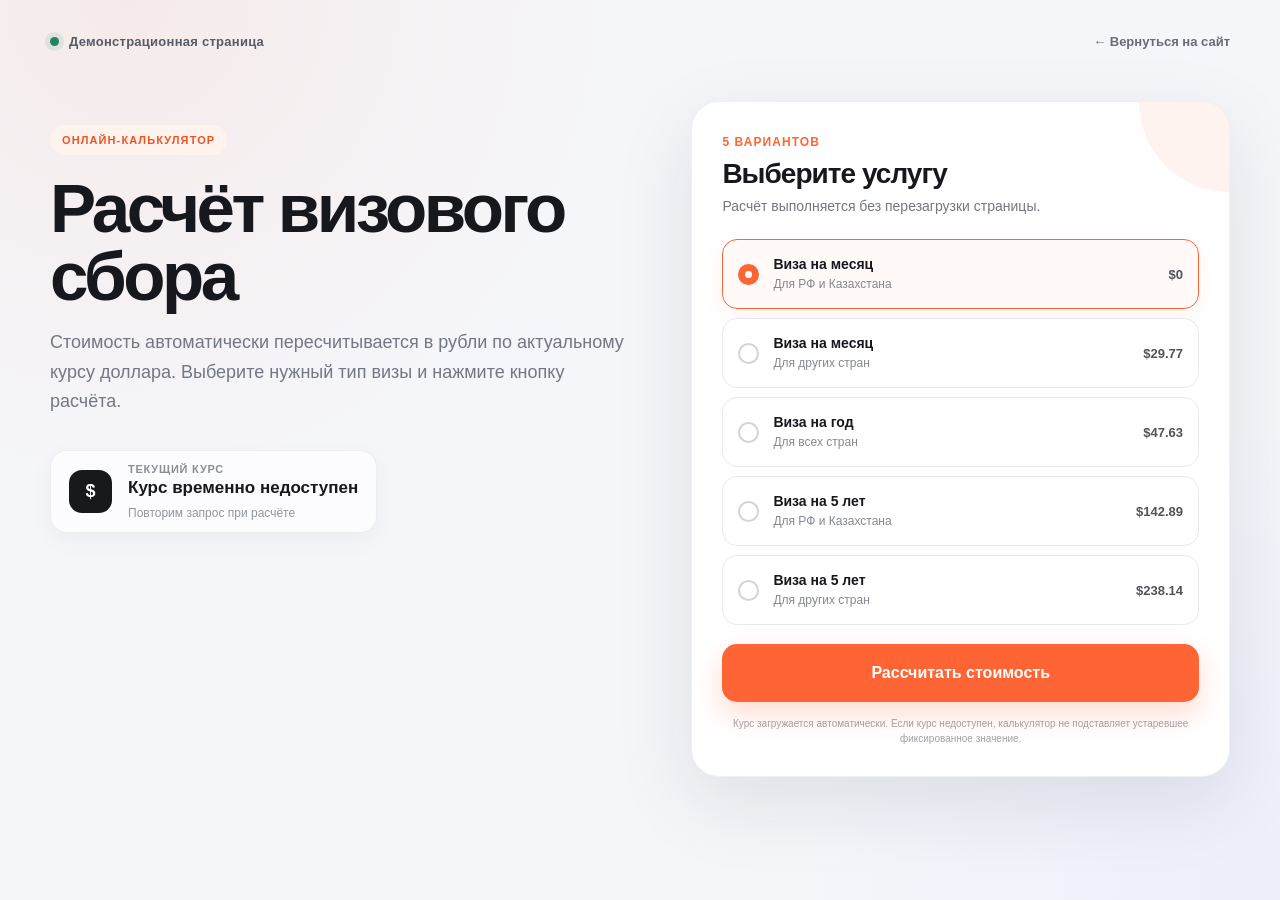
==== visa-calculator.html @ 4e14e7e8 "add calc" ====
<!doctype html>
<html lang="ru">
<head>
  <meta charset="UTF-8">
  <meta name="viewport" content="width=device-width, initial-scale=1.0">
  <meta name="theme-color" content="#f6f7fb">
  <meta name="robots" content="noindex, nofollow">
  <title>Расчёт визового сбора</title>
  <style>
    :root {
      --bg: #f5f6fa;
      --surface: #ffffff;
      --text: #16181d;
      --muted: #737783;
      --line: #e8e9ee;
      --accent: #ff6534;
      --accent-dark: #ed5425;
      --accent-soft: #fff3ee;
      --success: #23845c;
      --danger: #bd3d3d;
      --shadow: 0 26px 80px rgba(24, 29, 39, .10);
    }

    * { box-sizing: border-box; }

    html { min-height: 100%; background: var(--bg); }

    body {
      min-height: 100vh;
      margin: 0;
      color: var(--text);
      background:
        radial-gradient(circle at 10% 0%, rgba(255, 101, 52, .08), transparent 30rem),
        radial-gradient(circle at 100% 100%, rgba(98, 112, 255, .06), transparent 30rem),
        var(--bg);
      font-family: Inter, -apple-system, BlinkMacSystemFont, "Segoe UI", Arial, sans-serif;
      -webkit-font-smoothing: antialiased;
    }

    button, input { font: inherit; }

    .page {
      width: min(1180px, calc(100% - 40px));
      margin: 0 auto;
      padding: 34px 0 50px;
    }

    .topbar {
      display: flex;
      align-items: center;
      justify-content: space-between;
      gap: 20px;
      margin-bottom: 52px;
    }

    .demo-mark {
      display: inline-flex;
      align-items: center;
      gap: 10px;
      color: #575b65;
      font-size: 13px;
      font-weight: 650;
      letter-spacing: .02em;
    }

    .demo-mark::before {
      content: "";
      width: 9px;
      height: 9px;
      border-radius: 50%;
      background: var(--success);
      box-shadow: 0 0 0 5px rgba(35, 132, 92, .10);
    }

    .home-link {
      color: #686c76;
      text-decoration: none;
      font-size: 13px;
      font-weight: 600;
      transition: color .18s ease;
    }

    .home-link:hover { color: var(--text); }

    .layout {
      display: grid;
      grid-template-columns: minmax(0, 1.06fr) minmax(340px, .94fr);
      gap: 34px;
      align-items: start;
    }

    .intro {
      padding: 24px 10px 0 0;
    }

    .eyebrow {
      display: inline-flex;
      align-items: center;
      min-height: 30px;
      padding: 0 12px;
      border-radius: 999px;
      color: var(--accent-dark);
      background: var(--accent-soft);
      font-size: 11px;
      font-weight: 800;
      letter-spacing: .1em;
      text-transform: uppercase;
    }

    h1 {
      max-width: 680px;
      margin: 20px 0 18px;
      font-size: clamp(42px, 5.4vw, 72px);
      line-height: .98;
      letter-spacing: -.05em;
      font-weight: 780;
    }

    .lead {
      max-width: 590px;
      margin: 0;
      color: var(--muted);
      font-size: 18px;
      line-height: 1.62;
    }

    .rate-card {
      display: inline-flex;
      align-items: center;
      gap: 16px;
      min-height: 74px;
      margin-top: 34px;
      padding: 12px 18px;
      border: 1px solid rgba(0,0,0,.06);
      border-radius: 17px;
      background: rgba(255,255,255,.68);
      box-shadow: 0 8px 25px rgba(31, 35, 45, .04);
      backdrop-filter: blur(12px);
    }

    .rate-icon {
      display: grid;
      place-items: center;
      width: 43px;
      height: 43px;
      flex: 0 0 43px;
      border-radius: 13px;
      background: #18191d;
      color: #fff;
      font-size: 18px;
      font-weight: 800;
    }

    .rate-card small,
    .rate-card strong { display: block; }

    .rate-card small {
      margin-bottom: 3px;
      color: #8b8e97;
      font-size: 11px;
      font-weight: 650;
      text-transform: uppercase;
      letter-spacing: .07em;
    }

    .rate-card strong {
      font-size: 17px;
      line-height: 1.2;
    }

    .rate-meta {
      margin-top: 8px;
      color: #92959e;
      font-size: 12px;
    }

    .calculator {
      position: relative;
      overflow: hidden;
      padding: 30px;
      border: 1px solid rgba(15,18,25,.06);
      border-radius: 28px;
      background: var(--surface);
      box-shadow: var(--shadow);
    }

    .calculator::before {
      content: "";
      position: absolute;
      width: 180px;
      height: 180px;
      right: -90px;
      top: -90px;
      border-radius: 50%;
      background: rgba(255, 101, 52, .08);
      pointer-events: none;
    }

    .calc-head {
      position: relative;
      z-index: 1;
      margin-bottom: 22px;
    }

    .calc-head span {
      color: var(--accent);
      font-size: 12px;
      font-weight: 800;
      letter-spacing: .09em;
      text-transform: uppercase;
    }

    .calc-head h2 {
      margin: 8px 0 7px;
      font-size: 28px;
      line-height: 1.12;
      letter-spacing: -.035em;
    }

    .calc-head p {
      margin: 0;
      color: var(--muted);
      font-size: 14px;
      line-height: 1.5;
    }

    .services {
      display: grid;
      gap: 9px;
    }

    .service {
      display: block;
      cursor: pointer;
    }

    .service input {
      position: absolute;
      width: 1px;
      height: 1px;
      opacity: 0;
      pointer-events: none;
    }

    .service-box {
      display: grid;
      grid-template-columns: 22px minmax(0, 1fr) auto;
      align-items: center;
      gap: 13px;
      min-height: 70px;
      padding: 13px 15px;
      border: 1.5px solid var(--line);
      border-radius: 15px;
      background: #fff;
      transition: border-color .18s ease, background .18s ease, transform .18s ease, box-shadow .18s ease;
    }

    .service:hover .service-box {
      transform: translateY(-1px);
      border-color: #ffc4b0;
    }

    .service input:checked + .service-box {
      border-color: var(--accent);
      background: #fff9f7;
      box-shadow: 0 7px 22px rgba(255, 101, 52, .08);
    }

    .radio {
      position: relative;
      width: 21px;
      height: 21px;
      border: 2px solid #d2d4da;
      border-radius: 50%;
      background: #fff;
    }

    .service input:checked + .service-box .radio {
      border-color: var(--accent);
      background: var(--accent);
    }

    .service input:checked + .service-box .radio::after {
      content: "";
      position: absolute;
      inset: 5px;
      border-radius: 50%;
      background: #fff;
    }

    .service-copy { min-width: 0; }

    .service-copy strong,
    .service-copy small { display: block; }

    .service-copy strong {
      margin-bottom: 3px;
      font-size: 14px;
      line-height: 1.25;
    }

    .service-copy small {
      color: #858892;
      font-size: 12px;
      line-height: 1.3;
    }

    .usd {
      color: #50535c;
      font-size: 13px;
      font-weight: 800;
      white-space: nowrap;
    }

    .calculate {
      position: relative;
      width: 100%;
      min-height: 58px;
      margin-top: 19px;
      padding: 0 24px;
      border: 0;
      border-radius: 15px;
      color: #fff;
      background: var(--accent);
      box-shadow: 0 12px 28px rgba(255, 101, 52, .23);
      font-weight: 750;
      cursor: pointer;
      transition: transform .18s ease, background .18s ease, box-shadow .18s ease;
    }

    .calculate:hover {
      transform: translateY(-1px);
      background: var(--accent-dark);
      box-shadow: 0 15px 32px rgba(255, 101, 52, .28);
    }

    .calculate:disabled {
      cursor: wait;
      opacity: .7;
      transform: none;
    }

    .result {
      display: none;
      margin-top: 16px;
      padding: 21px;
      border: 1px solid #ffe0d5;
      border-radius: 17px;
      background: linear-gradient(135deg, #fff4ef 0%, #fffafa 100%);
      text-align: center;
    }

    .result.show {
      display: block;
      animation: rise .24s ease both;
    }

    @keyframes rise {
      from { opacity: 0; transform: translateY(6px); }
      to { opacity: 1; transform: translateY(0); }
    }

    .result-label {
      color: #7e818a;
      font-size: 12px;
      font-weight: 600;
    }

    .result-price {
      margin-top: 4px;
      font-size: 40px;
      line-height: 1;
      font-weight: 820;
      letter-spacing: -.04em;
    }

    .result-info {
      margin-top: 8px;
      color: #868991;
      font-size: 11px;
      line-height: 1.45;
    }

    .error {
      display: none;
      margin-top: 15px;
      padding: 13px 15px;
      border: 1px solid #f3cccc;
      border-radius: 13px;
      background: #fff5f5;
      color: var(--danger);
      font-size: 12px;
      line-height: 1.45;
      text-align: center;
    }

    .error.show { display: block; }

    .footnote {
      margin-top: 14px;
      color: #a0a2a9;
      font-size: 10px;
      line-height: 1.5;
      text-align: center;
    }

    @media (max-width: 860px) {
      .page { width: min(100% - 28px, 680px); padding-top: 22px; }
      .topbar { margin-bottom: 24px; }
      .layout { grid-template-columns: 1fr; gap: 28px; }
      .intro { padding: 10px 2px 0; }
      h1 { font-size: clamp(40px, 11vw, 64px); }
      .lead { font-size: 16px; }
      .rate-card { margin-top: 24px; }
    }

    @media (max-width: 520px) {
      .page { width: calc(100% - 20px); padding-bottom: 20px; }
      .home-link { display: none; }
      .calculator { padding: 21px 16px; border-radius: 22px; }
      .calc-head h2 { font-size: 24px; }
      .service-box { grid-template-columns: 20px minmax(0, 1fr) auto; gap: 10px; padding: 12px; }
      .service-copy strong { font-size: 13px; }
      .service-copy small { font-size: 11px; }
      .usd { font-size: 12px; }
      .result-price { font-size: 36px; }
    }
  </style>
</head>
<body>
  <main class="page">
    <div class="topbar">
      <div class="demo-mark">Демонстрационная страница</div>
      <a class="home-link" href="/">← Вернуться на сайт</a>
    </div>

    <div class="layout">
      <section class="intro">
        <span class="eyebrow">Онлайн-калькулятор</span>
        <h1>Расчёт визового сбора</h1>
        <p class="lead">Стоимость автоматически пересчитывается в рубли по актуальному курсу доллара. Выберите нужный тип визы и нажмите кнопку расчёта.</p>

        <div class="rate-card" aria-live="polite">
          <div class="rate-icon">$</div>
          <div>
            <small>Текущий курс</small>
            <strong id="rateValue">Получаем курс…</strong>
            <div class="rate-meta" id="rateMeta">Источник: Банк России</div>
          </div>
        </div>
      </section>

      <section class="calculator" aria-labelledby="calculatorTitle">
        <div class="calc-head">
          <span>5 вариантов</span>
          <h2 id="calculatorTitle">Выберите услугу</h2>
          <p>Расчёт выполняется без перезагрузки страницы.</p>
        </div>

        <div class="services" id="services">
          <label class="service">
            <input type="radio" name="visa" data-fee="0" checked>
            <span class="service-box">
              <span class="radio"></span>
              <span class="service-copy">
                <strong>Виза на месяц</strong>
                <small>Для РФ и Казахстана</small>
              </span>
              <span class="usd">$0</span>
            </span>
          </label>

          <label class="service">
            <input type="radio" name="visa" data-fee="29.77">
            <span class="service-box">
              <span class="radio"></span>
              <span class="service-copy">
                <strong>Виза на месяц</strong>
                <small>Для других стран</small>
              </span>
              <span class="usd">$29.77</span>
            </span>
          </label>

          <label class="service">
            <input type="radio" name="visa" data-fee="47.63">
            <span class="service-box">
              <span class="radio"></span>
              <span class="service-copy">
                <strong>Виза на год</strong>
                <small>Для всех стран</small>
              </span>
              <span class="usd">$47.63</span>
            </span>
          </label>

          <label class="service">
            <input type="radio" name="visa" data-fee="142.89">
            <span class="service-box">
              <span class="radio"></span>
              <span class="service-copy">
                <strong>Виза на 5 лет</strong>
                <small>Для РФ и Казахстана</small>
              </span>
              <span class="usd">$142.89</span>
            </span>
          </label>

          <label class="service">
            <input type="radio" name="visa" data-fee="238.14">
            <span class="service-box">
              <span class="radio"></span>
              <span class="service-copy">
                <strong>Виза на 5 лет</strong>
                <small>Для других стран</small>
              </span>
              <span class="usd">$238.14</span>
            </span>
          </label>
        </div>

        <button class="calculate" id="calculate" type="button">Рассчитать стоимость</button>

        <div class="result" id="result" aria-live="polite">
          <div class="result-label">Стоимость на текущую дату</div>
          <div class="result-price"><span id="resultPrice">0</span> ₽</div>
          <div class="result-info" id="resultInfo"></div>
        </div>

        <div class="error" id="error" aria-live="polite"></div>
        <div class="footnote">Курс загружается автоматически. Если курс недоступен, калькулятор не подставляет устаревшее фиксированное значение.</div>
      </section>
    </div>
  </main>

  <script>
    (() => {
      const rateValue = document.getElementById('rateValue');
      const rateMeta = document.getElementById('rateMeta');
      const calculateButton = document.getElementById('calculate');
      const result = document.getElementById('result');
      const resultPrice = document.getElementById('resultPrice');
      const resultInfo = document.getElementById('resultInfo');
      const error = document.getElementById('error');

      let ratePromise = null;
      let rateData = null;

      const formatMoney = value => new Intl.NumberFormat('ru-RU', {
        maximumFractionDigits: 0
      }).format(value);

      function normalizeDate(value) {
        if (!value) return '';

        // Банк России в XML возвращает DD.MM.YYYY.
        if (/^\d{2}\.\d{2}\.\d{4}$/.test(value)) return value;

        const date = new Date(value);
        if (Number.isNaN(date.getTime())) return '';
        return date.toLocaleDateString('ru-RU');
      }

      function showError(message) {
        result.classList.remove('show');
        error.textContent = message;
        error.classList.add('show');
      }

      function hideError() {
        error.textContent = '';
        error.classList.remove('show');
      }

      async function loadRate() {
        if (rateData) return rateData;
        if (ratePromise) return ratePromise;

        ratePromise = fetch('/api/usd-rate', { cache: 'no-store' })
          .then(async response => {
            const data = await response.json().catch(() => ({}));
            if (!response.ok || !data.ok || !Number.isFinite(Number(data.rate))) {
              throw new Error(data.error || 'Курс недоступен');
            }

            rateData = {
              rate: Number(data.rate),
              date: normalizeDate(data.date),
              source: data.source || 'Банк России'
            };

            rateValue.textContent = `1 USD = ${rateData.rate.toFixed(2).replace('.', ',')} ₽`;
            rateMeta.textContent = `${rateData.source}${rateData.date ? ` · на ${rateData.date}` : ''}`;
            return rateData;
          })
          .catch(err => {
            ratePromise = null;
            rateValue.textContent = 'Курс временно недоступен';
            rateMeta.textContent = 'Повторим запрос при расчёте';
            throw err;
          });

        return ratePromise;
      }

      async function calculate() {
        hideError();
        const selected = document.querySelector('input[name="visa"]:checked');
        if (!selected) return showError('Выберите тип визы.');

        const fee = Number(selected.dataset.fee);
        if (!Number.isFinite(fee)) return showError('Не удалось определить стоимость услуги.');

        if (fee === 0) {
          resultPrice.textContent = '0';
          resultInfo.textContent = 'Для выбранного варианта визовый сбор отсутствует.';
          result.classList.add('show');
          return;
        }

        calculateButton.disabled = true;
        calculateButton.textContent = 'Получаем актуальный курс…';

        try {
          const current = await loadRate();
          const total = Math.round(fee * current.rate);
          resultPrice.textContent = formatMoney(total);
          resultInfo.textContent = `$${fee.toFixed(2)} × ${current.rate.toFixed(2).replace('.', ',')} ₽${current.date ? ` · курс на ${current.date}` : ''}`;
          result.classList.add('show');
        } catch (err) {
          showError('Не удалось получить актуальный курс доллара. Попробуйте выполнить расчёт ещё раз.');
        } finally {
          calculateButton.disabled = false;
          calculateButton.textContent = 'Рассчитать стоимость';
        }
      }

      calculateButton.addEventListener('click', calculate);

      document.querySelectorAll('input[name="visa"]').forEach(input => {
        input.addEventListener('change', () => {
          hideError();
          result.classList.remove('show');
        });
      });

      loadRate().catch(() => {});
    })();
  </script>
</body>
</html>
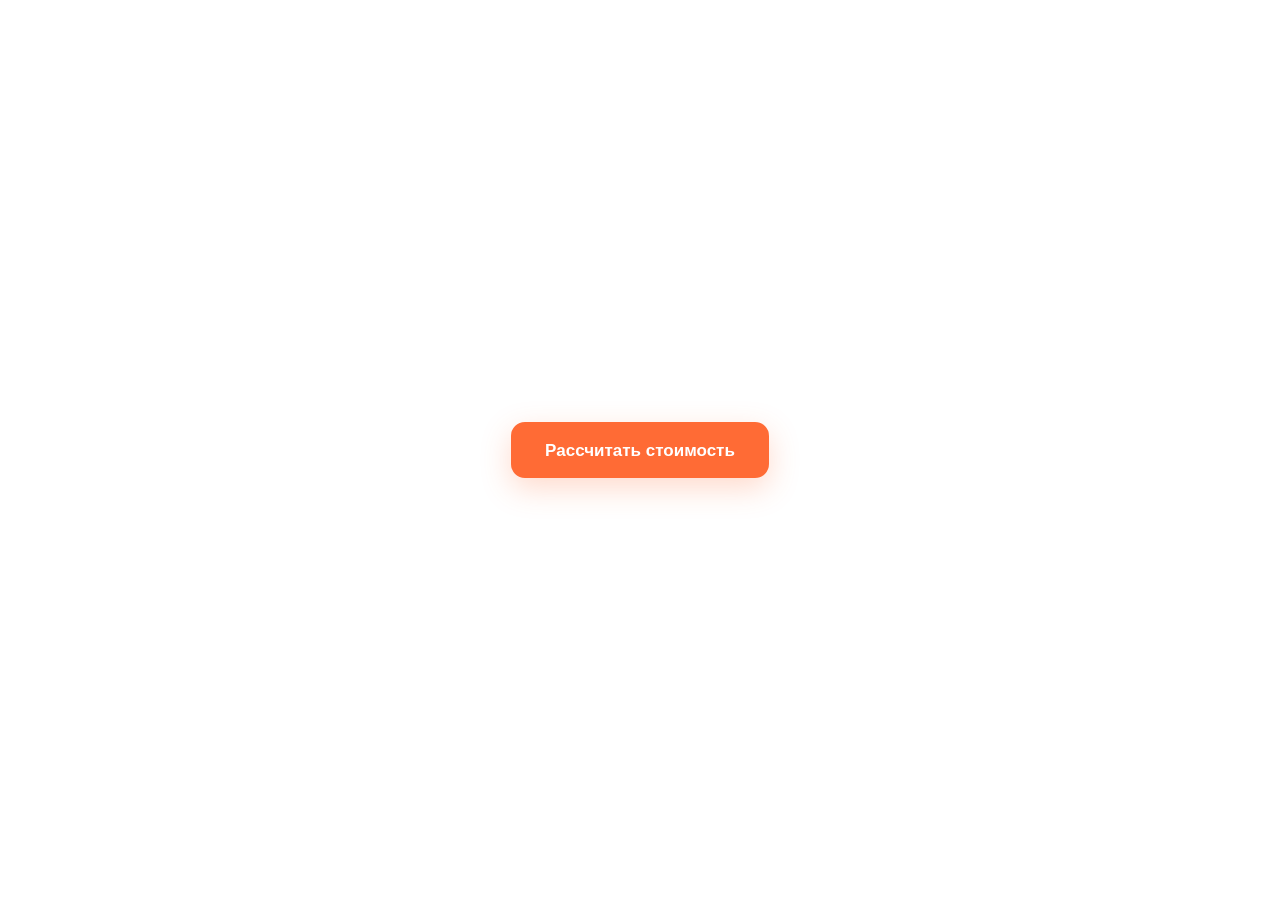
==== commit 5ec20e2d: "fix" ====
--- a/visa-calculator.html
+++ b/visa-calculator.html
@@ -1,651 +1,1602 @@
 <!doctype html>
 <html lang="ru">
 <head>
-  <meta charset="UTF-8">
-  <meta name="viewport" content="width=device-width, initial-scale=1.0">
-  <meta name="theme-color" content="#f6f7fb">
+  <meta charset="utf-8">
+  <meta name="viewport" content="width=device-width, initial-scale=1">
   <meta name="robots" content="noindex, nofollow">
-  <title>Расчёт визового сбора</title>
-  <style>
-    :root {
-      --bg: #f5f6fa;
-      --surface: #ffffff;
-      --text: #16181d;
-      --muted: #737783;
-      --line: #e8e9ee;
-      --accent: #ff6534;
-      --accent-dark: #ed5425;
-      --accent-soft: #fff3ee;
-      --success: #23845c;
-      --danger: #bd3d3d;
-      --shadow: 0 26px 80px rgba(24, 29, 39, .10);
-    }
-
-    * { box-sizing: border-box; }
-
-    html { min-height: 100%; background: var(--bg); }
-
-    body {
-      min-height: 100vh;
-      margin: 0;
-      color: var(--text);
-      background:
-        radial-gradient(circle at 10% 0%, rgba(255, 101, 52, .08), transparent 30rem),
-        radial-gradient(circle at 100% 100%, rgba(98, 112, 255, .06), transparent 30rem),
-        var(--bg);
-      font-family: Inter, -apple-system, BlinkMacSystemFont, "Segoe UI", Arial, sans-serif;
-      -webkit-font-smoothing: antialiased;
-    }
-
-    button, input { font: inherit; }
-
-    .page {
-      width: min(1180px, calc(100% - 40px));
-      margin: 0 auto;
-      padding: 34px 0 50px;
-    }
-
-    .topbar {
-      display: flex;
-      align-items: center;
-      justify-content: space-between;
-      gap: 20px;
-      margin-bottom: 52px;
-    }
-
-    .demo-mark {
-      display: inline-flex;
-      align-items: center;
-      gap: 10px;
-      color: #575b65;
-      font-size: 13px;
-      font-weight: 650;
-      letter-spacing: .02em;
-    }
-
-    .demo-mark::before {
-      content: "";
-      width: 9px;
-      height: 9px;
-      border-radius: 50%;
-      background: var(--success);
-      box-shadow: 0 0 0 5px rgba(35, 132, 92, .10);
-    }
-
-    .home-link {
-      color: #686c76;
-      text-decoration: none;
-      font-size: 13px;
-      font-weight: 600;
-      transition: color .18s ease;
-    }
-
-    .home-link:hover { color: var(--text); }
-
-    .layout {
-      display: grid;
-      grid-template-columns: minmax(0, 1.06fr) minmax(340px, .94fr);
-      gap: 34px;
-      align-items: start;
-    }
-
-    .intro {
-      padding: 24px 10px 0 0;
-    }
-
-    .eyebrow {
-      display: inline-flex;
-      align-items: center;
-      min-height: 30px;
-      padding: 0 12px;
-      border-radius: 999px;
-      color: var(--accent-dark);
-      background: var(--accent-soft);
-      font-size: 11px;
-      font-weight: 800;
-      letter-spacing: .1em;
-      text-transform: uppercase;
-    }
-
-    h1 {
-      max-width: 680px;
-      margin: 20px 0 18px;
-      font-size: clamp(42px, 5.4vw, 72px);
-      line-height: .98;
-      letter-spacing: -.05em;
-      font-weight: 780;
-    }
-
-    .lead {
-      max-width: 590px;
-      margin: 0;
-      color: var(--muted);
-      font-size: 18px;
-      line-height: 1.62;
-    }
-
-    .rate-card {
-      display: inline-flex;
-      align-items: center;
-      gap: 16px;
-      min-height: 74px;
-      margin-top: 34px;
-      padding: 12px 18px;
-      border: 1px solid rgba(0,0,0,.06);
-      border-radius: 17px;
-      background: rgba(255,255,255,.68);
-      box-shadow: 0 8px 25px rgba(31, 35, 45, .04);
-      backdrop-filter: blur(12px);
-    }
-
-    .rate-icon {
-      display: grid;
-      place-items: center;
-      width: 43px;
-      height: 43px;
-      flex: 0 0 43px;
-      border-radius: 13px;
-      background: #18191d;
-      color: #fff;
-      font-size: 18px;
-      font-weight: 800;
-    }
-
-    .rate-card small,
-    .rate-card strong { display: block; }
-
-    .rate-card small {
-      margin-bottom: 3px;
-      color: #8b8e97;
-      font-size: 11px;
-      font-weight: 650;
-      text-transform: uppercase;
-      letter-spacing: .07em;
-    }
-
-    .rate-card strong {
-      font-size: 17px;
-      line-height: 1.2;
-    }
-
-    .rate-meta {
-      margin-top: 8px;
-      color: #92959e;
-      font-size: 12px;
-    }
-
-    .calculator {
-      position: relative;
-      overflow: hidden;
-      padding: 30px;
-      border: 1px solid rgba(15,18,25,.06);
-      border-radius: 28px;
-      background: var(--surface);
-      box-shadow: var(--shadow);
-    }
-
-    .calculator::before {
-      content: "";
-      position: absolute;
-      width: 180px;
-      height: 180px;
-      right: -90px;
-      top: -90px;
-      border-radius: 50%;
-      background: rgba(255, 101, 52, .08);
-      pointer-events: none;
-    }
-
-    .calc-head {
-      position: relative;
-      z-index: 1;
-      margin-bottom: 22px;
-    }
-
-    .calc-head span {
-      color: var(--accent);
-      font-size: 12px;
-      font-weight: 800;
-      letter-spacing: .09em;
-      text-transform: uppercase;
-    }
-
-    .calc-head h2 {
-      margin: 8px 0 7px;
-      font-size: 28px;
-      line-height: 1.12;
-      letter-spacing: -.035em;
-    }
-
-    .calc-head p {
-      margin: 0;
-      color: var(--muted);
-      font-size: 14px;
-      line-height: 1.5;
-    }
-
-    .services {
-      display: grid;
-      gap: 9px;
-    }
-
-    .service {
-      display: block;
-      cursor: pointer;
-    }
-
-    .service input {
-      position: absolute;
-      width: 1px;
-      height: 1px;
-      opacity: 0;
-      pointer-events: none;
-    }
-
-    .service-box {
-      display: grid;
-      grid-template-columns: 22px minmax(0, 1fr) auto;
-      align-items: center;
-      gap: 13px;
-      min-height: 70px;
-      padding: 13px 15px;
-      border: 1.5px solid var(--line);
-      border-radius: 15px;
-      background: #fff;
-      transition: border-color .18s ease, background .18s ease, transform .18s ease, box-shadow .18s ease;
-    }
-
-    .service:hover .service-box {
-      transform: translateY(-1px);
-      border-color: #ffc4b0;
-    }
-
-    .service input:checked + .service-box {
-      border-color: var(--accent);
-      background: #fff9f7;
-      box-shadow: 0 7px 22px rgba(255, 101, 52, .08);
-    }
-
-    .radio {
-      position: relative;
-      width: 21px;
-      height: 21px;
-      border: 2px solid #d2d4da;
-      border-radius: 50%;
-      background: #fff;
-    }
-
-    .service input:checked + .service-box .radio {
-      border-color: var(--accent);
-      background: var(--accent);
-    }
-
-    .service input:checked + .service-box .radio::after {
-      content: "";
-      position: absolute;
-      inset: 5px;
-      border-radius: 50%;
-      background: #fff;
-    }
-
-    .service-copy { min-width: 0; }
-
-    .service-copy strong,
-    .service-copy small { display: block; }
-
-    .service-copy strong {
-      margin-bottom: 3px;
-      font-size: 14px;
-      line-height: 1.25;
-    }
-
-    .service-copy small {
-      color: #858892;
-      font-size: 12px;
-      line-height: 1.3;
-    }
-
-    .usd {
-      color: #50535c;
-      font-size: 13px;
-      font-weight: 800;
-      white-space: nowrap;
-    }
-
-    .calculate {
-      position: relative;
-      width: 100%;
-      min-height: 58px;
-      margin-top: 19px;
-      padding: 0 24px;
-      border: 0;
-      border-radius: 15px;
-      color: #fff;
-      background: var(--accent);
-      box-shadow: 0 12px 28px rgba(255, 101, 52, .23);
-      font-weight: 750;
-      cursor: pointer;
-      transition: transform .18s ease, background .18s ease, box-shadow .18s ease;
-    }
-
-    .calculate:hover {
-      transform: translateY(-1px);
-      background: var(--accent-dark);
-      box-shadow: 0 15px 32px rgba(255, 101, 52, .28);
-    }
-
-    .calculate:disabled {
-      cursor: wait;
-      opacity: .7;
-      transform: none;
-    }
-
-    .result {
-      display: none;
-      margin-top: 16px;
-      padding: 21px;
-      border: 1px solid #ffe0d5;
-      border-radius: 17px;
-      background: linear-gradient(135deg, #fff4ef 0%, #fffafa 100%);
-      text-align: center;
-    }
-
-    .result.show {
-      display: block;
-      animation: rise .24s ease both;
-    }
-
-    @keyframes rise {
-      from { opacity: 0; transform: translateY(6px); }
-      to { opacity: 1; transform: translateY(0); }
-    }
-
-    .result-label {
-      color: #7e818a;
-      font-size: 12px;
-      font-weight: 600;
-    }
-
-    .result-price {
-      margin-top: 4px;
-      font-size: 40px;
-      line-height: 1;
-      font-weight: 820;
-      letter-spacing: -.04em;
-    }
-
-    .result-info {
-      margin-top: 8px;
-      color: #868991;
-      font-size: 11px;
-      line-height: 1.45;
-    }
-
-    .error {
-      display: none;
-      margin-top: 15px;
-      padding: 13px 15px;
-      border: 1px solid #f3cccc;
-      border-radius: 13px;
-      background: #fff5f5;
-      color: var(--danger);
-      font-size: 12px;
-      line-height: 1.45;
-      text-align: center;
-    }
-
-    .error.show { display: block; }
-
-    .footnote {
-      margin-top: 14px;
-      color: #a0a2a9;
-      font-size: 10px;
-      line-height: 1.5;
-      text-align: center;
-    }
-
-    @media (max-width: 860px) {
-      .page { width: min(100% - 28px, 680px); padding-top: 22px; }
-      .topbar { margin-bottom: 24px; }
-      .layout { grid-template-columns: 1fr; gap: 28px; }
-      .intro { padding: 10px 2px 0; }
-      h1 { font-size: clamp(40px, 11vw, 64px); }
-      .lead { font-size: 16px; }
-      .rate-card { margin-top: 24px; }
-    }
-
-    @media (max-width: 520px) {
-      .page { width: calc(100% - 20px); padding-bottom: 20px; }
-      .home-link { display: none; }
-      .calculator { padding: 21px 16px; border-radius: 22px; }
-      .calc-head h2 { font-size: 24px; }
-      .service-box { grid-template-columns: 20px minmax(0, 1fr) auto; gap: 10px; padding: 12px; }
-      .service-copy strong { font-size: 13px; }
-      .service-copy small { font-size: 11px; }
-      .usd { font-size: 12px; }
-      .result-price { font-size: 36px; }
-    }
-  </style>
+  <title>Калькулятор стоимости</title>
 </head>
 <body>
-  <main class="page">
-    <div class="topbar">
-      <div class="demo-mark">Демонстрационная страница</div>
-      <a class="home-link" href="/">← Вернуться на сайт</a>
-    </div>
-
-    <div class="layout">
-      <section class="intro">
-        <span class="eyebrow">Онлайн-калькулятор</span>
-        <h1>Расчёт визового сбора</h1>
-        <p class="lead">Стоимость автоматически пересчитывается в рубли по актуальному курсу доллара. Выберите нужный тип визы и нажмите кнопку расчёта.</p>
-
-        <div class="rate-card" aria-live="polite">
-          <div class="rate-icon">$</div>
-          <div>
-            <small>Текущий курс</small>
-            <strong id="rateValue">Получаем курс…</strong>
-            <div class="rate-meta" id="rateMeta">Источник: Банк России</div>
+<!-- =========================================================
+     КАЛЬКУЛЯТОР ВИЗОВОГО СБОРА ДЛЯ TILDA
+     Вставить целиком в блок T123
+     Чтобы открыть popup своей кнопкой Tilda:
+     укажите ссылку кнопки: #visa-calc
+========================================================= -->
+
+<div id="vc-app">
+
+  <!--
+      Эту кнопку можно оставить.
+      Если используете свою кнопку Tilda со ссылкой #visa-calc,
+      удалите этот блок vc-open-wrapper либо скройте его.
+  -->
+  <div class="vc-open-wrapper">
+    <a href="#visa-calc" class="vc-open-button">
+      Рассчитать стоимость
+    </a>
+  </div>
+
+  <!-- POPUP -->
+  <div
+    class="vc-popup"
+    id="vc-popup"
+    aria-hidden="true"
+  >
+    <div class="vc-popup__backdrop" data-vc-close></div>
+
+    <div
+      class="vc-popup__window"
+      role="dialog"
+      aria-modal="true"
+      aria-labelledby="vc-title"
+    >
+      <button
+        class="vc-popup__close"
+        type="button"
+        aria-label="Закрыть"
+        data-vc-close
+      >
+        ×
+      </button>
+
+      <div class="vc-popup__content">
+
+        <div class="vc-popup__header">
+          <div class="vc-popup__badge">
+            Онлайн-расчёт
           </div>
+
+          <h2 id="vc-title">
+            Рассчитайте стоимость визы
+          </h2>
+
+          <p>
+            Выберите подходящий вариант, и калькулятор рассчитает
+            стоимость в рублях по актуальному курсу доллара.
+          </p>
         </div>
-      </section>
-
-      <section class="calculator" aria-labelledby="calculatorTitle">
-        <div class="calc-head">
-          <span>5 вариантов</span>
-          <h2 id="calculatorTitle">Выберите услугу</h2>
-          <p>Расчёт выполняется без перезагрузки страницы.</p>
-        </div>
-
-        <div class="services" id="services">
-          <label class="service">
-            <input type="radio" name="visa" data-fee="0" checked>
-            <span class="service-box">
-              <span class="radio"></span>
-              <span class="service-copy">
-                <strong>Виза на месяц</strong>
-                <small>Для РФ и Казахстана</small>
+
+        <!-- ВАРИАНТЫ -->
+        <div class="vc-services">
+
+          <label class="vc-service">
+            <input
+              type="radio"
+              name="vc-service"
+              value="monthly_rf"
+              data-fee="0"
+              checked
+            >
+
+            <span class="vc-service__box">
+              <span class="vc-service__check"></span>
+
+              <span class="vc-service__text">
+                <span class="vc-service__title">
+                  Виза на месяц
+                </span>
+
+                <span class="vc-service__description">
+                  Для граждан РФ и Казахстана
+                </span>
               </span>
-              <span class="usd">$0</span>
+
+              <span class="vc-service__usd">
+                $0
+              </span>
             </span>
           </label>
 
-          <label class="service">
-            <input type="radio" name="visa" data-fee="29.77">
-            <span class="service-box">
-              <span class="radio"></span>
-              <span class="service-copy">
-                <strong>Виза на месяц</strong>
-                <small>Для других стран</small>
+
+          <label class="vc-service">
+            <input
+              type="radio"
+              name="vc-service"
+              value="monthly_other"
+              data-fee="29.77"
+            >
+
+            <span class="vc-service__box">
+              <span class="vc-service__check"></span>
+
+              <span class="vc-service__text">
+                <span class="vc-service__title">
+                  Виза на месяц
+                </span>
+
+                <span class="vc-service__description">
+                  Для граждан других стран
+                </span>
               </span>
-              <span class="usd">$29.77</span>
+
+              <span class="vc-service__usd">
+                $29.77
+              </span>
             </span>
           </label>
 
-          <label class="service">
-            <input type="radio" name="visa" data-fee="47.63">
-            <span class="service-box">
-              <span class="radio"></span>
-              <span class="service-copy">
-                <strong>Виза на год</strong>
-                <small>Для всех стран</small>
+
+          <label class="vc-service">
+            <input
+              type="radio"
+              name="vc-service"
+              value="yearly_all"
+              data-fee="47.63"
+            >
+
+            <span class="vc-service__box">
+              <span class="vc-service__check"></span>
+
+              <span class="vc-service__text">
+                <span class="vc-service__title">
+                  Виза на год
+                </span>
+
+                <span class="vc-service__description">
+                  Для граждан всех стран
+                </span>
               </span>
-              <span class="usd">$47.63</span>
+
+              <span class="vc-service__usd">
+                $47.63
+              </span>
             </span>
           </label>
 
-          <label class="service">
-            <input type="radio" name="visa" data-fee="142.89">
-            <span class="service-box">
-              <span class="radio"></span>
-              <span class="service-copy">
-                <strong>Виза на 5 лет</strong>
-                <small>Для РФ и Казахстана</small>
+
+          <label class="vc-service">
+            <input
+              type="radio"
+              name="vc-service"
+              value="5years_rf"
+              data-fee="142.89"
+            >
+
+            <span class="vc-service__box">
+              <span class="vc-service__check"></span>
+
+              <span class="vc-service__text">
+                <span class="vc-service__title">
+                  Виза на 5 лет
+                </span>
+
+                <span class="vc-service__description">
+                  Для граждан РФ и Казахстана
+                </span>
               </span>
-              <span class="usd">$142.89</span>
+
+              <span class="vc-service__usd">
+                $142.89
+              </span>
             </span>
           </label>
 
-          <label class="service">
-            <input type="radio" name="visa" data-fee="238.14">
-            <span class="service-box">
-              <span class="radio"></span>
-              <span class="service-copy">
-                <strong>Виза на 5 лет</strong>
-                <small>Для других стран</small>
+
+          <label class="vc-service">
+            <input
+              type="radio"
+              name="vc-service"
+              value="5years_other"
+              data-fee="238.14"
+            >
+
+            <span class="vc-service__box">
+              <span class="vc-service__check"></span>
+
+              <span class="vc-service__text">
+                <span class="vc-service__title">
+                  Виза на 5 лет
+                </span>
+
+                <span class="vc-service__description">
+                  Для граждан других стран
+                </span>
               </span>
-              <span class="usd">$238.14</span>
+
+              <span class="vc-service__usd">
+                $238.14
+              </span>
             </span>
           </label>
+
         </div>
 
-        <button class="calculate" id="calculate" type="button">Рассчитать стоимость</button>
-
-        <div class="result" id="result" aria-live="polite">
-          <div class="result-label">Стоимость на текущую дату</div>
-          <div class="result-price"><span id="resultPrice">0</span> ₽</div>
-          <div class="result-info" id="resultInfo"></div>
+
+        <button
+          type="button"
+          class="vc-calculate"
+          id="vc-calculate"
+        >
+          <span class="vc-calculate__text">
+            Рассчитать стоимость
+          </span>
+
+          <span class="vc-calculate__loader"></span>
+        </button>
+
+
+        <!-- РЕЗУЛЬТАТ -->
+        <div
+          class="vc-result"
+          id="vc-result"
+          aria-live="polite"
+        >
+          <div class="vc-result__caption">
+            Стоимость услуги
+          </div>
+
+          <div class="vc-result__price">
+            <span id="vc-result-price">0</span>
+            <span class="vc-result__currency">₽</span>
+          </div>
+
+          <div
+            class="vc-result__rate"
+            id="vc-result-rate"
+          ></div>
         </div>
 
-        <div class="error" id="error" aria-live="polite"></div>
-        <div class="footnote">Курс загружается автоматически. Если курс недоступен, калькулятор не подставляет устаревшее фиксированное значение.</div>
-      </section>
+
+        <!-- ОШИБКА -->
+        <div
+          class="vc-error"
+          id="vc-error"
+          aria-live="polite"
+        ></div>
+
+
+        <div class="vc-note">
+          Итоговая стоимость рассчитывается автоматически
+          на основании актуального курса USD/RUB.
+        </div>
+
+      </div>
     </div>
-  </main>
-
-  <script>
-    (() => {
-      const rateValue = document.getElementById('rateValue');
-      const rateMeta = document.getElementById('rateMeta');
-      const calculateButton = document.getElementById('calculate');
-      const result = document.getElementById('result');
-      const resultPrice = document.getElementById('resultPrice');
-      const resultInfo = document.getElementById('resultInfo');
-      const error = document.getElementById('error');
-
-      let ratePromise = null;
-      let rateData = null;
-
-      const formatMoney = value => new Intl.NumberFormat('ru-RU', {
-        maximumFractionDigits: 0
-      }).format(value);
-
-      function normalizeDate(value) {
-        if (!value) return '';
-
-        // Банк России в XML возвращает DD.MM.YYYY.
-        if (/^\d{2}\.\d{2}\.\d{4}$/.test(value)) return value;
-
-        const date = new Date(value);
-        if (Number.isNaN(date.getTime())) return '';
-        return date.toLocaleDateString('ru-RU');
+  </div>
+
+</div>
+
+
+<style>
+
+/* =========================================================
+   БАЗОВЫЕ СТИЛИ
+========================================================= */
+
+#vc-app,
+#vc-app * {
+  box-sizing: border-box;
+}
+
+#vc-app {
+  font-family: Arial, Helvetica, sans-serif;
+}
+
+
+/* =========================================================
+   КНОПКА ОТКРЫТИЯ
+========================================================= */
+
+.vc-open-wrapper {
+  display: flex;
+  justify-content: center;
+  width: 100%;
+}
+
+.vc-open-button {
+  display: inline-flex;
+  align-items: center;
+  justify-content: center;
+
+  min-height: 56px;
+  padding: 0 34px;
+
+  border-radius: 14px;
+
+  background: #ff6b35;
+  color: #ffffff !important;
+
+  font-size: 17px;
+  font-weight: 700;
+  line-height: 1;
+
+  text-decoration: none !important;
+
+  cursor: pointer;
+
+  transition:
+    transform .2s ease,
+    box-shadow .2s ease,
+    background .2s ease;
+
+  box-shadow:
+    0 10px 30px rgba(255, 107, 53, .25);
+}
+
+.vc-open-button:hover {
+  background: #f15f2b;
+  transform: translateY(-2px);
+  box-shadow:
+    0 14px 36px rgba(255, 107, 53, .32);
+}
+
+
+/* =========================================================
+   POPUP
+========================================================= */
+
+.vc-popup {
+  position: fixed;
+  z-index: 999999;
+
+  inset: 0;
+
+  display: flex;
+  align-items: center;
+  justify-content: center;
+
+  padding: 24px;
+
+  opacity: 0;
+  visibility: hidden;
+  pointer-events: none;
+
+  transition:
+    opacity .25s ease,
+    visibility .25s ease;
+}
+
+.vc-popup.vc-popup--open {
+  opacity: 1;
+  visibility: visible;
+  pointer-events: auto;
+}
+
+.vc-popup__backdrop {
+  position: absolute;
+  inset: 0;
+
+  background:
+    rgba(15, 20, 30, .68);
+
+  backdrop-filter: blur(5px);
+  -webkit-backdrop-filter: blur(5px);
+}
+
+.vc-popup__window {
+  position: relative;
+  z-index: 2;
+
+  width: 100%;
+  max-width: 610px;
+
+  max-height: calc(100vh - 48px);
+
+  overflow-y: auto;
+  overscroll-behavior: contain;
+
+  background: #ffffff;
+
+  border-radius: 26px;
+
+  box-shadow:
+    0 30px 100px rgba(0, 0, 0, .25);
+
+  transform:
+    translateY(20px)
+    scale(.98);
+
+  transition:
+    transform .25s ease;
+}
+
+.vc-popup.vc-popup--open .vc-popup__window {
+  transform:
+    translateY(0)
+    scale(1);
+}
+
+
+/* =========================================================
+   КРЕСТИК
+========================================================= */
+
+.vc-popup__close {
+  position: absolute;
+
+  top: 16px;
+  right: 16px;
+
+  z-index: 5;
+
+  width: 42px;
+  height: 42px;
+
+  display: flex;
+  align-items: center;
+  justify-content: center;
+
+  padding: 0;
+
+  border: 0;
+  border-radius: 50%;
+
+  background: #f3f4f6;
+
+  color: #222222;
+
+  font-size: 30px;
+  font-weight: 300;
+  line-height: 1;
+
+  cursor: pointer;
+
+  transition:
+    background .2s ease,
+    transform .2s ease;
+}
+
+.vc-popup__close:hover {
+  background: #e9eaec;
+  transform: rotate(5deg);
+}
+
+
+/* =========================================================
+   КОНТЕНТ
+========================================================= */
+
+.vc-popup__content {
+  padding: 38px;
+}
+
+.vc-popup__header {
+  padding-right: 35px;
+  margin-bottom: 28px;
+}
+
+.vc-popup__badge {
+  display: inline-flex;
+
+  padding: 8px 12px;
+
+  margin-bottom: 14px;
+
+  border-radius: 100px;
+
+  background: #fff1eb;
+  color: #ff6b35;
+
+  font-size: 12px;
+  font-weight: 700;
+
+  text-transform: uppercase;
+  letter-spacing: .06em;
+}
+
+.vc-popup__header h2 {
+  margin: 0 0 10px;
+
+  color: #171717;
+
+  font-size: 30px;
+  line-height: 1.15;
+  font-weight: 750;
+}
+
+.vc-popup__header p {
+  max-width: 500px;
+
+  margin: 0;
+
+  color: #727272;
+
+  font-size: 15px;
+  line-height: 1.55;
+}
+
+
+/* =========================================================
+   УСЛУГИ
+========================================================= */
+
+.vc-services {
+  display: flex;
+  flex-direction: column;
+
+  gap: 10px;
+
+  margin-bottom: 22px;
+}
+
+.vc-service {
+  display: block;
+
+  margin: 0;
+  padding: 0;
+
+  cursor: pointer;
+}
+
+.vc-service input {
+  position: absolute;
+
+  width: 1px;
+  height: 1px;
+
+  opacity: 0;
+  pointer-events: none;
+}
+
+.vc-service__box {
+  width: 100%;
+
+  display: flex;
+  align-items: center;
+
+  gap: 14px;
+
+  min-height: 76px;
+
+  padding: 14px 16px;
+
+  border: 1.5px solid #e9e9e9;
+  border-radius: 16px;
+
+  background: #ffffff;
+
+  transition:
+    border-color .2s ease,
+    background .2s ease,
+    box-shadow .2s ease,
+    transform .2s ease;
+}
+
+.vc-service__box:hover {
+  border-color: #ffb89f;
+
+  transform: translateY(-1px);
+}
+
+.vc-service input:checked + .vc-service__box {
+  border-color: #ff6b35;
+
+  background: #fff9f6;
+
+  box-shadow:
+    0 7px 22px rgba(255, 107, 53, .10);
+}
+
+.vc-service__check {
+  position: relative;
+
+  flex: 0 0 auto;
+
+  width: 22px;
+  height: 22px;
+
+  border: 2px solid #d3d3d3;
+  border-radius: 50%;
+
+  background: white;
+
+  transition:
+    border-color .2s ease,
+    background .2s ease;
+}
+
+.vc-service input:checked
++ .vc-service__box
+.vc-service__check {
+  border-color: #ff6b35;
+  background: #ff6b35;
+}
+
+.vc-service input:checked
++ .vc-service__box
+.vc-service__check::after {
+  content: "";
+
+  position: absolute;
+
+  left: 50%;
+  top: 50%;
+
+  width: 8px;
+  height: 8px;
+
+  border-radius: 50%;
+
+  background: white;
+
+  transform: translate(-50%, -50%);
+}
+
+.vc-service__text {
+  display: flex;
+  flex-direction: column;
+
+  gap: 4px;
+
+  flex: 1;
+
+  min-width: 0;
+}
+
+.vc-service__title {
+  color: #202020;
+
+  font-size: 16px;
+  line-height: 1.25;
+  font-weight: 700;
+}
+
+.vc-service__description {
+  color: #818181;
+
+  font-size: 13px;
+  line-height: 1.35;
+}
+
+.vc-service__usd {
+  flex: 0 0 auto;
+
+  padding-left: 10px;
+
+  color: #333333;
+
+  font-size: 15px;
+  font-weight: 700;
+}
+
+
+/* =========================================================
+   КНОПКА РАСЧЁТА
+========================================================= */
+
+.vc-calculate {
+  position: relative;
+
+  width: 100%;
+  min-height: 58px;
+
+  display: flex;
+  align-items: center;
+  justify-content: center;
+
+  margin: 0;
+
+  border: none;
+  border-radius: 15px;
+
+  background: #ff6b35;
+  color: white;
+
+  font-family: inherit;
+  font-size: 17px;
+  font-weight: 700;
+
+  cursor: pointer;
+
+  box-shadow:
+    0 10px 28px rgba(255, 107, 53, .20);
+
+  transition:
+    transform .2s ease,
+    box-shadow .2s ease,
+    background .2s ease;
+}
+
+.vc-calculate:hover {
+  background: #f15f2b;
+
+  transform: translateY(-1px);
+
+  box-shadow:
+    0 14px 32px rgba(255, 107, 53, .27);
+}
+
+.vc-calculate:disabled {
+  cursor: wait;
+
+  opacity: .82;
+
+  transform: none;
+}
+
+
+/* loader */
+
+.vc-calculate__loader {
+  display: none;
+
+  width: 20px;
+  height: 20px;
+
+  border: 2px solid rgba(255,255,255,.35);
+  border-top-color: #ffffff;
+  border-radius: 50%;
+
+  animation: vc-spin .7s linear infinite;
+}
+
+.vc-calculate.vc-loading
+.vc-calculate__text {
+  display: none;
+}
+
+.vc-calculate.vc-loading
+.vc-calculate__loader {
+  display: block;
+}
+
+@keyframes vc-spin {
+  to {
+    transform: rotate(360deg);
+  }
+}
+
+
+/* =========================================================
+   РЕЗУЛЬТАТ
+========================================================= */
+
+.vc-result {
+  display: none;
+
+  margin-top: 18px;
+
+  padding: 22px 20px;
+
+  border-radius: 18px;
+
+  background:
+    linear-gradient(
+      135deg,
+      #fff5f0 0%,
+      #fffafa 100%
+    );
+
+  border: 1px solid #ffe2d7;
+
+  text-align: center;
+}
+
+.vc-result.vc-result--show {
+  display: block;
+
+  animation: vc-result-show .3s ease;
+}
+
+@keyframes vc-result-show {
+  from {
+    opacity: 0;
+    transform: translateY(7px);
+  }
+
+  to {
+    opacity: 1;
+    transform: translateY(0);
+  }
+}
+
+.vc-result__caption {
+  margin-bottom: 5px;
+
+  color: #777777;
+
+  font-size: 13px;
+  line-height: 1.4;
+}
+
+.vc-result__price {
+  color: #171717;
+
+  font-size: 38px;
+  font-weight: 800;
+  line-height: 1.15;
+}
+
+.vc-result__currency {
+  font-size: .7em;
+  font-weight: 700;
+}
+
+.vc-result__rate {
+  margin-top: 8px;
+
+  color: #858585;
+
+  font-size: 12px;
+  line-height: 1.4;
+}
+
+
+/* =========================================================
+   ОШИБКА
+========================================================= */
+
+.vc-error {
+  display: none;
+
+  margin-top: 15px;
+
+  padding: 13px 15px;
+
+  border: 1px solid #ffd3d3;
+  border-radius: 12px;
+
+  background: #fff5f5;
+
+  color: #c94141;
+
+  font-size: 13px;
+  line-height: 1.45;
+
+  text-align: center;
+}
+
+.vc-error.vc-error--show {
+  display: block;
+}
+
+
+/* =========================================================
+   ПРИМЕЧАНИЕ
+========================================================= */
+
+.vc-note {
+  margin-top: 15px;
+
+  color: #a0a0a0;
+
+  font-size: 11px;
+  line-height: 1.45;
+
+  text-align: center;
+}
+
+
+/* =========================================================
+   MOBILE
+========================================================= */
+
+@media (max-width: 640px) {
+
+  .vc-popup {
+    align-items: flex-end;
+
+    padding: 0;
+  }
+
+  .vc-popup__window {
+    max-height: 94vh;
+
+    border-radius: 24px 24px 0 0;
+
+    transform:
+      translateY(30px);
+  }
+
+  .vc-popup__content {
+    padding:
+      30px 18px
+      calc(24px + env(safe-area-inset-bottom));
+  }
+
+  .vc-popup__header {
+    padding-right: 38px;
+  }
+
+  .vc-popup__header h2 {
+    font-size: 25px;
+  }
+
+  .vc-popup__header p {
+    font-size: 14px;
+  }
+
+  .vc-service__box {
+    min-height: 70px;
+
+    gap: 11px;
+
+    padding: 13px;
+  }
+
+  .vc-service__title {
+    font-size: 14px;
+  }
+
+  .vc-service__description {
+    font-size: 12px;
+  }
+
+  .vc-service__usd {
+    font-size: 13px;
+  }
+
+  .vc-result__price {
+    font-size: 34px;
+  }
+
+  .vc-popup__close {
+    top: 12px;
+    right: 12px;
+  }
+
+}
+
+</style>
+
+
+<script>
+(function () {
+
+  /* =======================================================
+     НАСТРОЙКИ
+  ======================================================= */
+
+  /*
+    API курса.
+    Возвращает официальный курс USD/RUB,
+    который используется в исходной версии калькулятора.
+  */
+  const RATE_API = '/api/usd-rate';
+  const FALLBACK_RATE_API = 'https://www.cbr-xml-daily.ru/daily_json.js';
+
+  /*
+    Время хранения успешно полученного курса:
+    1 час.
+    Это уменьшает количество запросов к API.
+  */
+  const CACHE_TIME =
+    60 * 60 * 1000;
+
+
+  /* =======================================================
+     ЭЛЕМЕНТЫ
+  ======================================================= */
+
+  const popup =
+    document.getElementById('vc-popup');
+
+  const calculateButton =
+    document.getElementById('vc-calculate');
+
+  const result =
+    document.getElementById('vc-result');
+
+  const resultPrice =
+    document.getElementById('vc-result-price');
+
+  const resultRate =
+    document.getElementById('vc-result-rate');
+
+  const errorBlock =
+    document.getElementById('vc-error');
+
+
+  if (!popup || !calculateButton) {
+    return;
+  }
+
+
+  /* =======================================================
+     ФОРМАТ ЦЕНЫ
+  ======================================================= */
+
+  function formatPrice(value) {
+
+    return new Intl.NumberFormat('ru-RU', {
+      maximumFractionDigits: 0
+    }).format(value);
+
+  }
+
+
+  /* =======================================================
+     ФОРМАТ ДАТЫ
+  ======================================================= */
+
+  function formatDate(dateString) {
+
+    if (!dateString) {
+      return '';
+    }
+
+    const date =
+      new Date(dateString);
+
+    if (isNaN(date.getTime())) {
+      return '';
+    }
+
+    return date.toLocaleDateString('ru-RU');
+
+  }
+
+
+  /* =======================================================
+     ОТКРЫТИЕ POPUP
+  ======================================================= */
+
+  function openPopup() {
+
+    popup.classList.add(
+      'vc-popup--open'
+    );
+
+    popup.setAttribute(
+      'aria-hidden',
+      'false'
+    );
+
+    document.documentElement.style.overflow =
+      'hidden';
+
+    document.body.style.overflow =
+      'hidden';
+
+  }
+
+
+  /* =======================================================
+     ЗАКРЫТИЕ POPUP
+  ======================================================= */
+
+  function closePopup() {
+
+    popup.classList.remove(
+      'vc-popup--open'
+    );
+
+    popup.setAttribute(
+      'aria-hidden',
+      'true'
+    );
+
+    document.documentElement.style.overflow =
+      '';
+
+    document.body.style.overflow =
+      '';
+
+  }
+
+
+  /* =======================================================
+     ОТКРЫТИЕ ПО ССЫЛКЕ #visa-calc
+
+     Благодаря этому можно создать обычную кнопку в Tilda
+     и указать ей ссылку:
+
+     #visa-calc
+  ======================================================= */
+
+  document.addEventListener(
+    'click',
+    function (event) {
+
+      const link =
+        event.target.closest(
+          'a[href="#visa-calc"]'
+        );
+
+      if (!link) {
+        return;
       }
 
-      function showError(message) {
-        result.classList.remove('show');
-        error.textContent = message;
-        error.classList.add('show');
+      event.preventDefault();
+
+      openPopup();
+
+    }
+  );
+
+
+  /* =======================================================
+     ЗАКРЫТИЕ ПО КРЕСТИКУ / ФОНУ
+  ======================================================= */
+
+  document.addEventListener(
+    'click',
+    function (event) {
+
+      if (
+        event.target.closest(
+          '[data-vc-close]'
+        )
+      ) {
+
+        closePopup();
+
       }
 
-      function hideError() {
-        error.textContent = '';
-        error.classList.remove('show');
+    }
+  );
+
+
+  /* =======================================================
+     ESC
+  ======================================================= */
+
+  document.addEventListener(
+    'keydown',
+    function (event) {
+
+      if (
+        event.key === 'Escape' &&
+        popup.classList.contains(
+          'vc-popup--open'
+        )
+      ) {
+
+        closePopup();
+
       }
 
-      async function loadRate() {
-        if (rateData) return rateData;
-        if (ratePromise) return ratePromise;
-
-        ratePromise = fetch('/api/usd-rate', { cache: 'no-store' })
-          .then(async response => {
-            const data = await response.json().catch(() => ({}));
-            if (!response.ok || !data.ok || !Number.isFinite(Number(data.rate))) {
-              throw new Error(data.error || 'Курс недоступен');
-            }
-
-            rateData = {
-              rate: Number(data.rate),
-              date: normalizeDate(data.date),
-              source: data.source || 'Банк России'
-            };
-
-            rateValue.textContent = `1 USD = ${rateData.rate.toFixed(2).replace('.', ',')} ₽`;
-            rateMeta.textContent = `${rateData.source}${rateData.date ? ` · на ${rateData.date}` : ''}`;
-            return rateData;
-          })
-          .catch(err => {
-            ratePromise = null;
-            rateValue.textContent = 'Курс временно недоступен';
-            rateMeta.textContent = 'Повторим запрос при расчёте';
-            throw err;
-          });
-
-        return ratePromise;
+    }
+  );
+
+
+  /* =======================================================
+     CACHE
+  ======================================================= */
+
+  function saveRateToCache(rate, date) {
+
+    try {
+
+      localStorage.setItem(
+        'vc_usd_rate',
+        JSON.stringify({
+          rate: rate,
+          date: date,
+          savedAt: Date.now()
+        })
+      );
+
+    } catch (error) {
+      /* localStorage может быть недоступен */
+    }
+
+  }
+
+
+  function getCachedRate() {
+
+    try {
+
+      const raw =
+        localStorage.getItem(
+          'vc_usd_rate'
+        );
+
+      if (!raw) {
+        return null;
       }
 
-      async function calculate() {
+      const data =
+        JSON.parse(raw);
+
+      if (
+        !data ||
+        !data.rate ||
+        !data.savedAt
+      ) {
+        return null;
+      }
+
+      if (
+        Date.now() - data.savedAt >
+        CACHE_TIME
+      ) {
+        return null;
+      }
+
+      return data;
+
+    } catch (error) {
+
+      return null;
+
+    }
+
+  }
+
+
+  /* =======================================================
+     ПОЛУЧЕНИЕ КУРСА USD
+  ======================================================= */
+
+  async function getDollarRate() {
+
+    /*
+      Сначала проверяем кеш.
+    */
+
+    const cached =
+      getCachedRate();
+
+    if (cached) {
+
+      return {
+        rate: Number(cached.rate),
+        date: cached.date,
+        cached: true
+      };
+
+    }
+
+
+    /*
+      Запрашиваем свежий курс.
+    */
+
+    const controller =
+      new AbortController();
+
+    const timeout =
+      setTimeout(function () {
+
+        controller.abort();
+
+      }, 8000);
+
+
+    try {
+
+      let response;
+      let data;
+      let rate;
+      let rateDate = '';
+
+      try {
+        response = await fetch(RATE_API, {
+          method: 'GET',
+          cache: 'no-store',
+          signal: controller.signal
+        });
+
+        if (!response.ok) throw new Error('Local API unavailable');
+        data = await response.json();
+        rate = Number(data.rate);
+        rateDate = data.date || '';
+      } catch (localError) {
+        response = await fetch(FALLBACK_RATE_API, {
+          method: 'GET',
+          cache: 'no-store',
+          signal: controller.signal
+        });
+
+        if (!response.ok) {
+          throw new Error('Ошибка API: ' + response.status);
+        }
+
+        data = await response.json();
+        rate = Number(data?.Valute?.USD?.Value);
+        rateDate = data?.Date || '';
+      }
+
+
+      if (
+        !Number.isFinite(rate) ||
+        rate <= 0
+      ) {
+
+        throw new Error(
+          'Получено некорректное значение курса'
+        );
+
+      }
+
+
+      saveRateToCache(
+        rate,
+        rateDate || ''
+      );
+
+
+      return {
+        rate: rate,
+        date: rateDate || '',
+        cached: false
+      };
+
+
+    } finally {
+
+      clearTimeout(timeout);
+
+    }
+
+  }
+
+
+  /* =======================================================
+     ПОКАЗАТЬ ОШИБКУ
+  ======================================================= */
+
+  function showError(message) {
+
+    result.classList.remove(
+      'vc-result--show'
+    );
+
+    errorBlock.textContent =
+      message;
+
+    errorBlock.classList.add(
+      'vc-error--show'
+    );
+
+  }
+
+
+  /* =======================================================
+     СКРЫТЬ ОШИБКУ
+  ======================================================= */
+
+  function hideError() {
+
+    errorBlock.classList.remove(
+      'vc-error--show'
+    );
+
+    errorBlock.textContent = '';
+
+  }
+
+
+  /* =======================================================
+     СОСТОЯНИЕ ЗАГРУЗКИ
+  ======================================================= */
+
+  function setLoading(isLoading) {
+
+    calculateButton.disabled =
+      isLoading;
+
+    calculateButton.classList.toggle(
+      'vc-loading',
+      isLoading
+    );
+
+  }
+
+
+  /* =======================================================
+     РАСЧЁТ
+  ======================================================= */
+
+  async function calculate() {
+
+    hideError();
+
+    const selected =
+      document.querySelector(
+        'input[name="vc-service"]:checked'
+      );
+
+
+    if (!selected) {
+
+      showError(
+        'Пожалуйста, выберите услугу.'
+      );
+
+      return;
+
+    }
+
+
+    const dollarPrice =
+      Number(
+        selected.dataset.fee
+      );
+
+
+    if (
+      !Number.isFinite(dollarPrice)
+    ) {
+
+      showError(
+        'Не удалось определить стоимость услуги.'
+      );
+
+      return;
+
+    }
+
+
+    /*
+      Бесплатный вариант.
+      Получать курс для него необязательно.
+    */
+
+    if (dollarPrice === 0) {
+
+      resultPrice.textContent =
+        '0';
+
+      resultRate.textContent =
+        'Для выбранного варианта визовый сбор отсутствует.';
+
+      result.classList.add(
+        'vc-result--show'
+      );
+
+      return;
+
+    }
+
+
+    setLoading(true);
+
+
+    try {
+
+      const rateData =
+        await getDollarRate();
+
+
+      /*
+        Формула:
+        стоимость в USD × курс USD/RUB
+      */
+
+      const total =
+        Math.round(
+          dollarPrice *
+          rateData.rate
+        );
+
+
+      resultPrice.textContent =
+        formatPrice(total);
+
+
+      const date =
+        formatDate(
+          rateData.date
+        );
+
+
+      let rateText =
+        'Курс USD: 1 $ = ' +
+        rateData.rate.toFixed(2)
+          .replace('.', ',') +
+        ' ₽';
+
+
+      if (date) {
+
+        rateText +=
+          ' · курс на ' +
+          date;
+
+      }
+
+
+      resultRate.textContent =
+        rateText;
+
+
+      result.classList.add(
+        'vc-result--show'
+      );
+
+
+    } catch (error) {
+
+      console.error(
+        'Ошибка калькулятора:',
+        error
+      );
+
+
+      showError(
+        'Не удалось получить актуальный курс доллара. ' +
+        'Пожалуйста, попробуйте ещё раз.'
+      );
+
+
+    } finally {
+
+      setLoading(false);
+
+    }
+
+  }
+
+
+  /* =======================================================
+     КНОПКА РАССЧИТАТЬ
+  ======================================================= */
+
+  calculateButton.addEventListener(
+    'click',
+    calculate
+  );
+
+
+  /* =======================================================
+     ПРИ СМЕНЕ УСЛУГИ СТАРЫЙ РЕЗУЛЬТАТ УБИРАЕТСЯ
+  ======================================================= */
+
+  document.querySelectorAll(
+    'input[name="vc-service"]'
+  ).forEach(function (radio) {
+
+    radio.addEventListener(
+      'change',
+      function () {
+
+        result.classList.remove(
+          'vc-result--show'
+        );
+
         hideError();
-        const selected = document.querySelector('input[name="visa"]:checked');
-        if (!selected) return showError('Выберите тип визы.');
-
-        const fee = Number(selected.dataset.fee);
-        if (!Number.isFinite(fee)) return showError('Не удалось определить стоимость услуги.');
-
-        if (fee === 0) {
-          resultPrice.textContent = '0';
-          resultInfo.textContent = 'Для выбранного варианта визовый сбор отсутствует.';
-          result.classList.add('show');
-          return;
-        }
-
-        calculateButton.disabled = true;
-        calculateButton.textContent = 'Получаем актуальный курс…';
-
-        try {
-          const current = await loadRate();
-          const total = Math.round(fee * current.rate);
-          resultPrice.textContent = formatMoney(total);
-          resultInfo.textContent = `$${fee.toFixed(2)} × ${current.rate.toFixed(2).replace('.', ',')} ₽${current.date ? ` · курс на ${current.date}` : ''}`;
-          result.classList.add('show');
-        } catch (err) {
-          showError('Не удалось получить актуальный курс доллара. Попробуйте выполнить расчёт ещё раз.');
-        } finally {
-          calculateButton.disabled = false;
-          calculateButton.textContent = 'Рассчитать стоимость';
-        }
+
       }
-
-      calculateButton.addEventListener('click', calculate);
-
-      document.querySelectorAll('input[name="visa"]').forEach(input => {
-        input.addEventListener('change', () => {
-          hideError();
-          result.classList.remove('show');
-        });
-      });
-
-      loadRate().catch(() => {});
-    })();
-  </script>
+    );
+
+  });
+
+
+  /* =======================================================
+     ЕСЛИ СТРАНИЦУ ОТКРЫЛИ С #visa-calc
+  ======================================================= */
+
+  if (
+    window.location.hash ===
+    '#visa-calc'
+  ) {
+
+    setTimeout(
+      openPopup,
+      150
+    );
+
+  }
+
+})();
+</script>
+<style>
+html, body {
+  margin: 0;
+  min-height: 100%;
+  background: #fff;
+}
+body {
+  min-height: 100vh;
+  display: flex;
+  align-items: center;
+  justify-content: center;
+}
+#vc-app {
+  width: 100%;
+}
+.vc-open-wrapper {
+  min-height: 100vh;
+  display: flex !important;
+  align-items: center;
+  justify-content: center;
+  padding: 24px;
+}
+</style>
+
 </body>
 </html>
